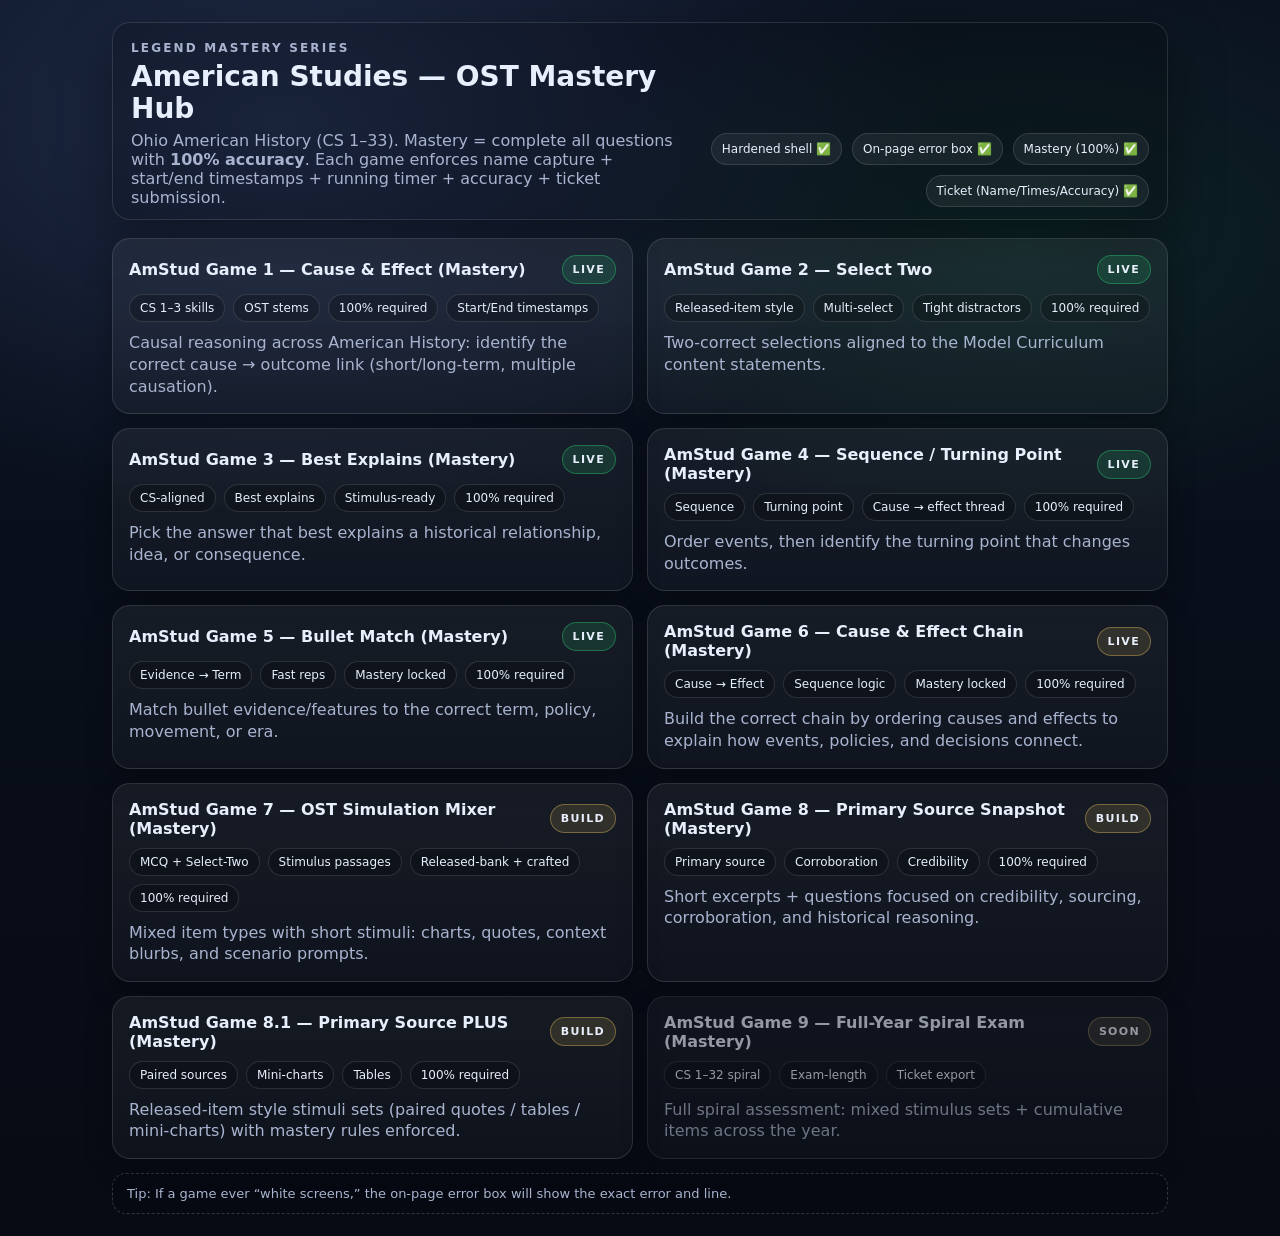
==== index.html @ 271c2fe8 "Update index.html" ====
<!doctype html>
<html lang="en">
<head>
  <meta charset="utf-8" />
  <meta name="viewport" content="width=device-width,initial-scale=1" />
  <title>American Studies — OST Mastery Game Series (American History CS 1–32)</title>
  <link rel="stylesheet" href="./styles.css" />
  <meta name="description" content="American Studies OST Mastery Game Series (Ohio American History CS 1–32)" />

  <!-- OpenGraph (helps Google Classroom previews) -->
  <meta property="og:title" content="American Studies — OST Mastery Game Series" />
  <meta property="og:description" content="Ohio American History (CS 1–33). Mastery = 100% accuracy with start/end timestamps + ticket submission." />
  <meta property="og:type" content="website" />
</head>
<body>
  <div class="wrap">
    <header class="top">
      <div>
        <div class="kicker">LEGEND MASTERY SERIES</div>
        <h1>American Studies — OST Mastery Hub</h1>
        <p class="sub">
          Ohio American History (CS 1–33). Mastery = complete all questions with <b>100% accuracy</b>.
          Each game enforces name capture + start/end timestamps + running timer + accuracy + ticket submission.
        </p>
      </div>
      <div class="meta">
        <div class="pill">Hardened shell ✅</div>
        <div class="pill">On-page error box ✅</div>
        <div class="pill">Mastery (100%) ✅</div>
        <div class="pill">Ticket (Name/Times/Accuracy) ✅</div>
      </div>
    </header>

    <section class="grid">

      <!-- LIVE (make these when you’re ready) -->
      <a class="card" href="./games/amstud-1-cause-effect.html">
        <div class="row">
          <div class="title">AmStud Game 1 — Cause &amp; Effect (Mastery)</div>
          <span class="status live">LIVE</span>
        </div>
        <div class="chips">
          <span class="chip">CS 1–3 skills</span>
          <span class="chip">OST stems</span>
          <span class="chip">100% required</span>
          <span class="chip">Start/End timestamps</span>
        </div>
        <p class="desc">
          Causal reasoning across American History: identify the correct cause → outcome link (short/long-term, multiple causation).
        </p>
      </a>

      <a class="card" href="./games/amstud-2-select-two.html">
        <div class="row">
          <div class="title">AmStud Game 2 — Select Two</div>
          <span class="status live">LIVE</span>
        </div>
        <div class="chips">
          <span class="chip">Released-item style</span>
          <span class="chip">Multi-select</span>
          <span class="chip">Tight distractors</span>
          <span class="chip">100% required</span>
        </div>
        <p class="desc">
          Two-correct selections aligned to the Model Curriculum content statements.
        </p>
      </a>

      <a class="card" href="./games/amstud-3-best-explains.html">
        <div class="row">
          <div class="title">AmStud Game 3 — Best Explains (Mastery)</div>
          <span class="status live">LIVE</span>
        </div>
        <div class="chips">
          <span class="chip">CS-aligned</span>
          <span class="chip">Best explains</span>
          <span class="chip">Stimulus-ready</span>
          <span class="chip">100% required</span>
        </div>
        <p class="desc">
          Pick the answer that best explains a historical relationship, idea, or consequence.
        </p>
      </a>

      <a class="card" href="./games/amstud-4-sequence-turning-point.html">
        <div class="row">
          <div class="title">AmStud Game 4 — Sequence / Turning Point (Mastery)</div>
          <span class="status live">LIVE</span>
        </div>
        <div class="chips">
          <span class="chip">Sequence</span>
          <span class="chip">Turning point</span>
          <span class="chip">Cause → effect thread</span>
          <span class="chip">100% required</span>
        </div>
        <p class="desc">
          Order events, then identify the turning point that changes outcomes.
        </p>
      </a>

     <a class="card" href="./games/amstud-5-bullet-match.html">
  <div class="row">
    <div class="title">AmStud Game 5 — Bullet Match (Mastery)</div>
    <span class="status live">LIVE</span>
  </div>
  <div class="chips">
    <span class="chip">Evidence → Term</span>
    <span class="chip">Fast reps</span>
    <span class="chip">Mastery locked</span>
    <span class="chip">100% required</span>
  </div>
  <p class="desc">
    Match bullet evidence/features to the correct term, policy, movement, or era.
  </p>
</a>

      <a class="card" href="./games/amstud-6-cause-effect-chain.html">
  <div class="row">
    <div class="title">AmStud Game 6 — Cause &amp; Effect Chain (Mastery)</div>
    <span class="status soon">LIVE</span>
  </div>
  <div class="chips">
    <span class="chip">Cause → Effect</span>
    <span class="chip">Sequence logic</span>
    <span class="chip">Mastery locked</span>
    <span class="chip">100% required</span>
  </div>
  <p class="desc">
    Build the correct chain by ordering causes and effects to explain how events, policies, and decisions connect.
  </p>
</a>

      <a class="card" href="./games/amstud-7-ost-simulation-mixer.html">
        <div class="row">
          <div class="title">AmStud Game 7 — OST Simulation Mixer (Mastery)</div>
          <span class="status soon">BUILD</span>
        </div>
        <div class="chips">
          <span class="chip">MCQ + Select-Two</span>
          <span class="chip">Stimulus passages</span>
          <span class="chip">Released-bank + crafted</span>
          <span class="chip">100% required</span>
        </div>
        <p class="desc">
          Mixed item types with short stimuli: charts, quotes, context blurbs, and scenario prompts.
        </p>
      </a>

      <a class="card" href="./games/amstud-8-primary-source-snapshot.html">
        <div class="row">
          <div class="title">AmStud Game 8 — Primary Source Snapshot (Mastery)</div>
          <span class="status soon">BUILD</span>
        </div>
        <div class="chips">
          <span class="chip">Primary source</span>
          <span class="chip">Corroboration</span>
          <span class="chip">Credibility</span>
          <span class="chip">100% required</span>
        </div>
        <p class="desc">
          Short excerpts + questions focused on credibility, sourcing, corroboration, and historical reasoning.
        </p>
      </a>

      <a class="card" href="./games/amstud-8-1-primary-source-plus.html">
        <div class="row">
          <div class="title">AmStud Game 8.1 — Primary Source PLUS (Mastery)</div>
          <span class="status soon">BUILD</span>
        </div>
        <div class="chips">
          <span class="chip">Paired sources</span>
          <span class="chip">Mini-charts</span>
          <span class="chip">Tables</span>
          <span class="chip">100% required</span>
        </div>
        <p class="desc">
          Released-item style stimuli sets (paired quotes / tables / mini-charts) with mastery rules enforced.
        </p>
      </a>

      <!-- COMING SOON (disabled) -->
      <a class="card disabled" href="#" data-disabled="true">
        <div class="row">
          <div class="title">AmStud Game 9 — Full-Year Spiral Exam (Mastery)</div>
          <span class="status soon">SOON</span>
        </div>
        <div class="chips">
          <span class="chip">CS 1–32 spiral</span>
          <span class="chip">Exam-length</span>
          <span class="chip">Ticket export</span>
        </div>
        <p class="desc">
          Full spiral assessment: mixed stimulus sets + cumulative items across the year.
        </p>
      </a>

    </section>

    <footer class="foot">
      <div class="note">
        Tip: If a game ever “white screens,” the on-page error box will show the exact error and line.
      </div>
    </footer>
  </div>

  <script>
    // Disable "coming soon" cards safely
    document.querySelectorAll('a[data-disabled="true"]').forEach(a=>{
      a.addEventListener('click', (e)=> e.preventDefault());
    });
  </script>
</body>
</html>
---- styles.css ----
:root{
  --bg:#0b1220;
  --panel:#111a2f;
  --panel2:#0f1830;
  --text:#e7eefc;
  --muted:#a8b4cf;
  --line:rgba(255,255,255,.12);
  --shadow:0 18px 55px rgba(0,0,0,.40);
  --radius:18px;

  --good:#2bd576;
  --bad:#ff5c7a;
  --warn:#ffd166;
  --accent:#7aa2ff;
}

*{ box-sizing:border-box; }

body{
  margin:0;
  font-family: system-ui,-apple-system,Segoe UI,Roboto,Arial,sans-serif;
  background:
    radial-gradient(1100px 650px at 22% 10%, rgba(122,162,255,.18), transparent 60%),
    radial-gradient(900px 520px at 80% 20%, rgba(43,213,118,.10), transparent 55%),
    linear-gradient(180deg, #0b1220, #070b14);
  color:var(--text);
  min-height:100vh;
}

.wrap{
  width:min(1100px, 100%);
  margin:0 auto;
  padding:22px;
}

.top{
  display:flex;
  align-items:flex-end;
  justify-content:space-between;
  gap:18px;
  padding:18px 18px 12px;
  background:rgba(0,0,0,.18);
  border:1px solid var(--line);
  border-radius:var(--radius);
  box-shadow:var(--shadow);
}

.kicker{
  letter-spacing:.18em;
  font-weight:700;
  color:var(--muted);
  font-size:12px;
  text-transform:uppercase;
}

h1{
  margin:6px 0 6px;
  font-size:28px;
  line-height:1.15;
}

.sub{
  margin:0;
  color:var(--muted);
  max-width:80ch;
}

.meta{
  display:flex;
  flex-wrap:wrap;
  justify-content:flex-end;
  gap:10px;
}

.pill{
  font-size:12px;
  color:var(--text);
  background:rgba(255,255,255,.06);
  border:1px solid var(--line);
  border-radius:999px;
  padding:8px 10px;
  white-space:nowrap;
}

.grid{
  margin-top:18px;
  display:grid;
  grid-template-columns:repeat(2, minmax(0,1fr));
  gap:14px;
}

@media (max-width: 860px){
  .top{ align-items:flex-start; flex-direction:column; }
  .grid{ grid-template-columns:1fr; }
}

.card{
  display:block;
  text-decoration:none;
  color:var(--text);
  background:linear-gradient(180deg, rgba(255,255,255,.06), rgba(255,255,255,.03));
  border:1px solid var(--line);
  border-radius:var(--radius);
  padding:16px;
  box-shadow:0 10px 28px rgba(0,0,0,.30);
  transition:transform .12s ease, border-color .12s ease, background .12s ease, opacity .12s ease;
}

.card:hover{
  transform:translateY(-2px);
  border-color:rgba(122,162,255,.35);
  background:linear-gradient(180deg, rgba(122,162,255,.10), rgba(255,255,255,.03));
}

.card.disabled{
  opacity:.62;
  filter:saturate(.75);
  cursor:not-allowed;
}

.row{
  display:flex;
  align-items:center;
  justify-content:space-between;
  gap:12px;
}

.title{
  font-weight:800;
  font-size:16px;
}

.desc{
  margin:10px 0 0;
  color:var(--muted);
  line-height:1.35;
}

.chips{
  margin-top:10px;
  display:flex;
  flex-wrap:wrap;
  gap:8px;
}

.chip{
  font-size:12px;
  color:var(--text);
  background:rgba(0,0,0,.22);
  border:1px solid var(--line);
  border-radius:999px;
  padding:6px 10px;
}

.status{
  font-size:11px;
  font-weight:800;
  letter-spacing:.12em;
  padding:7px 10px;
  border-radius:999px;
  border:1px solid var(--line);
}

.status.live{
  background:rgba(43,213,118,.14);
  border-color:rgba(43,213,118,.38);
}

.status.soon{
  background:rgba(255,209,102,.12);
  border-color:rgba(255,209,102,.35);
}

.foot{ margin-top:14px; }

.note{
  color:var(--muted);
  font-size:13px;
  padding:12px 14px;
  border:1px dashed rgba(255,255,255,.18);
  border-radius:14px;
  background:rgba(0,0,0,.14);
}
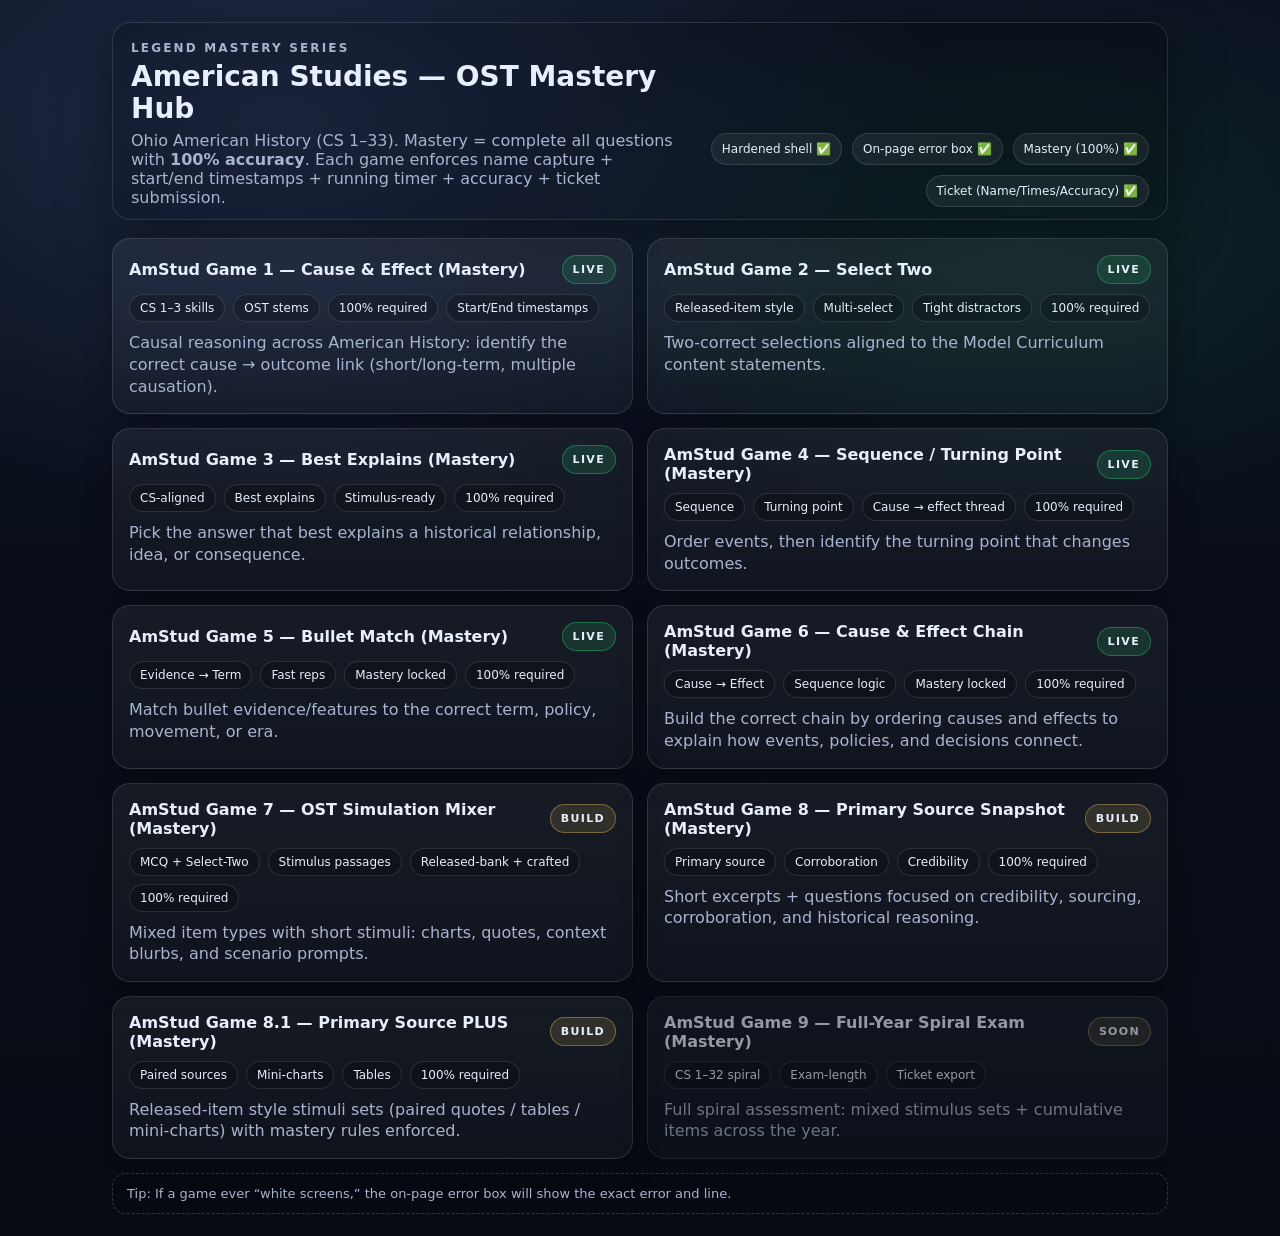
==== commit 5a010a9e: "Update index.html" ====
--- a/index.html
+++ b/index.html
@@ -117,7 +117,7 @@
       <a class="card" href="./games/amstud-6-cause-effect-chain.html">
   <div class="row">
     <div class="title">AmStud Game 6 — Cause &amp; Effect Chain (Mastery)</div>
-    <span class="status soon">LIVE</span>
+    <span class="status live">LIVE</span>
   </div>
   <div class="chips">
     <span class="chip">Cause → Effect</span>
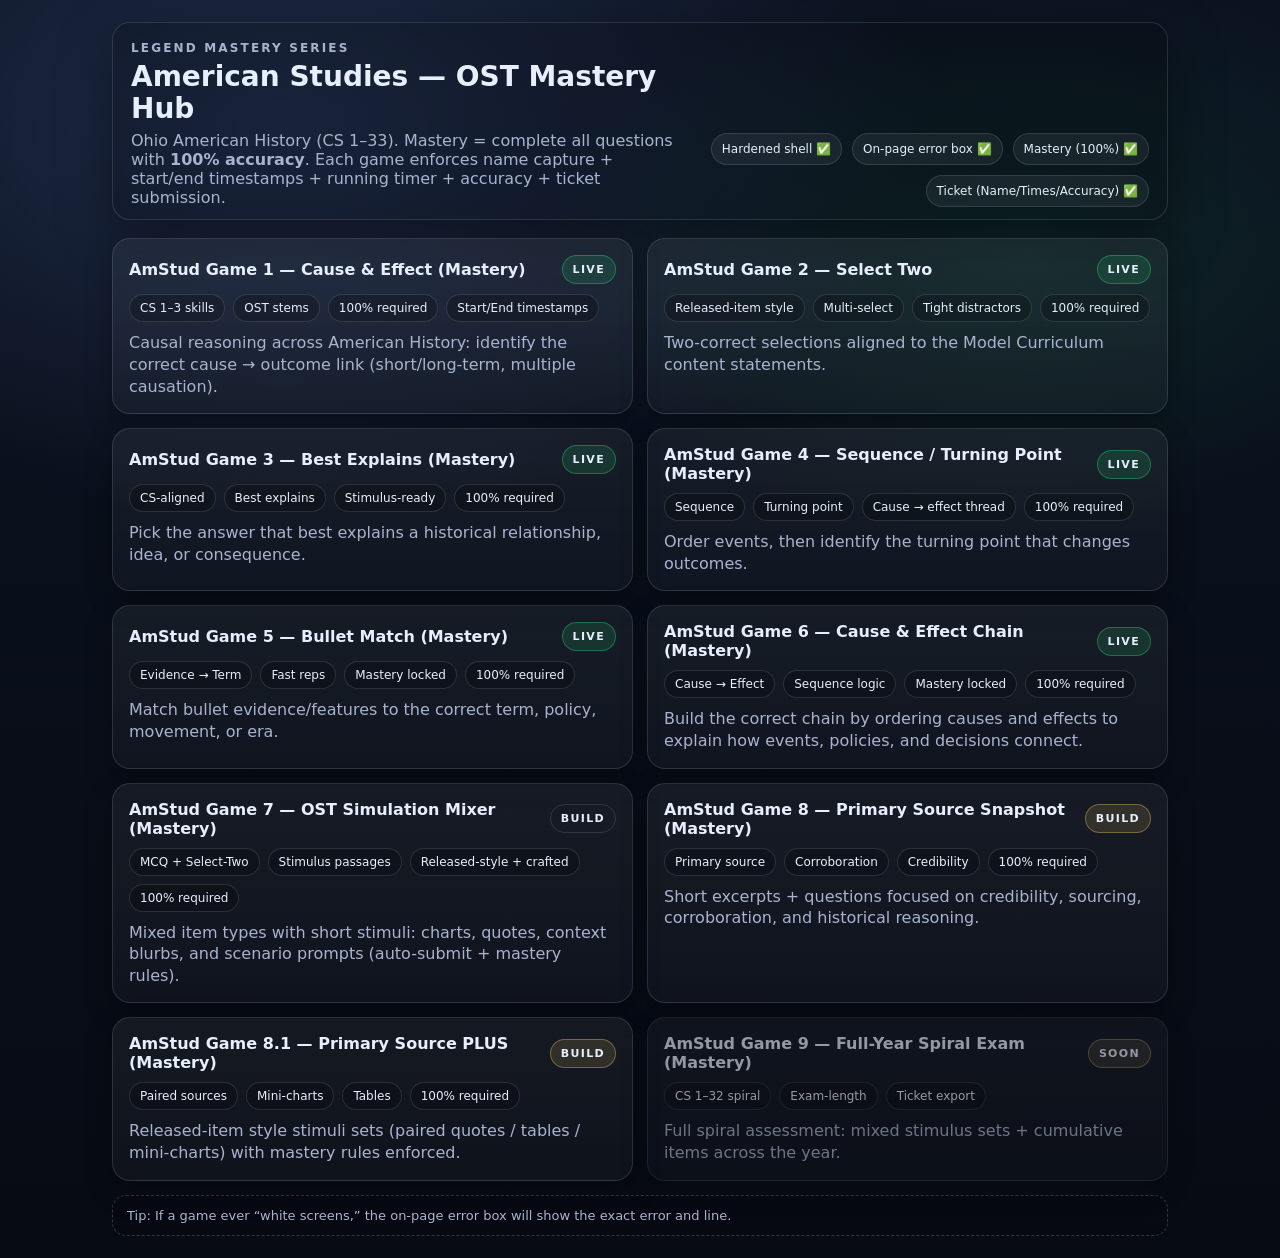
==== commit a2406f47: "Update index.html" ====
--- a/index.html
+++ b/index.html
@@ -131,20 +131,20 @@
 </a>
 
       <a class="card" href="./games/amstud-7-ost-simulation-mixer.html">
-        <div class="row">
-          <div class="title">AmStud Game 7 — OST Simulation Mixer (Mastery)</div>
-          <span class="status soon">BUILD</span>
-        </div>
-        <div class="chips">
-          <span class="chip">MCQ + Select-Two</span>
-          <span class="chip">Stimulus passages</span>
-          <span class="chip">Released-bank + crafted</span>
-          <span class="chip">100% required</span>
-        </div>
-        <p class="desc">
-          Mixed item types with short stimuli: charts, quotes, context blurbs, and scenario prompts.
-        </p>
-      </a>
+  <div class="row">
+    <div class="title">AmStud Game 7 — OST Simulation Mixer (Mastery)</div>
+    <span class="status build">BUILD</span>
+  </div>
+  <div class="chips">
+    <span class="chip">MCQ + Select-Two</span>
+    <span class="chip">Stimulus passages</span>
+    <span class="chip">Released-style + crafted</span>
+    <span class="chip">100% required</span>
+  </div>
+  <p class="desc">
+    Mixed item types with short stimuli: charts, quotes, context blurbs, and scenario prompts (auto-submit + mastery rules).
+  </p>
+</a>
 
       <a class="card" href="./games/amstud-8-primary-source-snapshot.html">
         <div class="row">
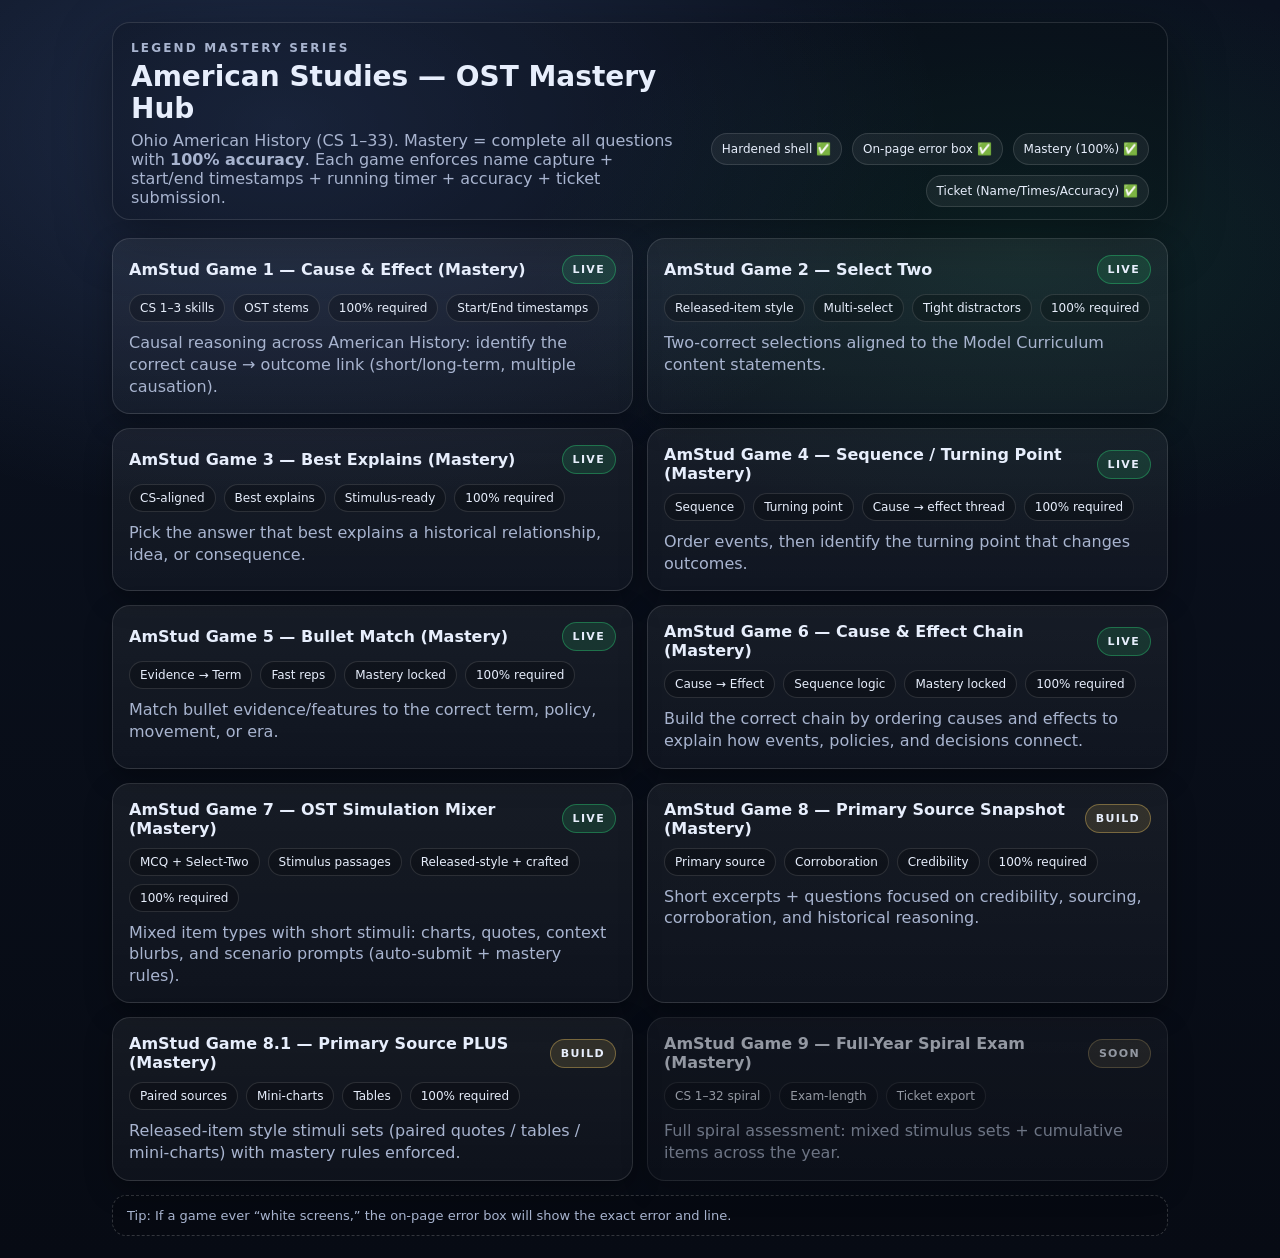
==== commit 2291d16c: "Update index.html" ====
--- a/index.html
+++ b/index.html
@@ -133,7 +133,7 @@
       <a class="card" href="./games/amstud-7-ost-simulation-mixer.html">
   <div class="row">
     <div class="title">AmStud Game 7 — OST Simulation Mixer (Mastery)</div>
-    <span class="status build">BUILD</span>
+    <span class="status live">LIVE</span>
   </div>
   <div class="chips">
     <span class="chip">MCQ + Select-Two</span>
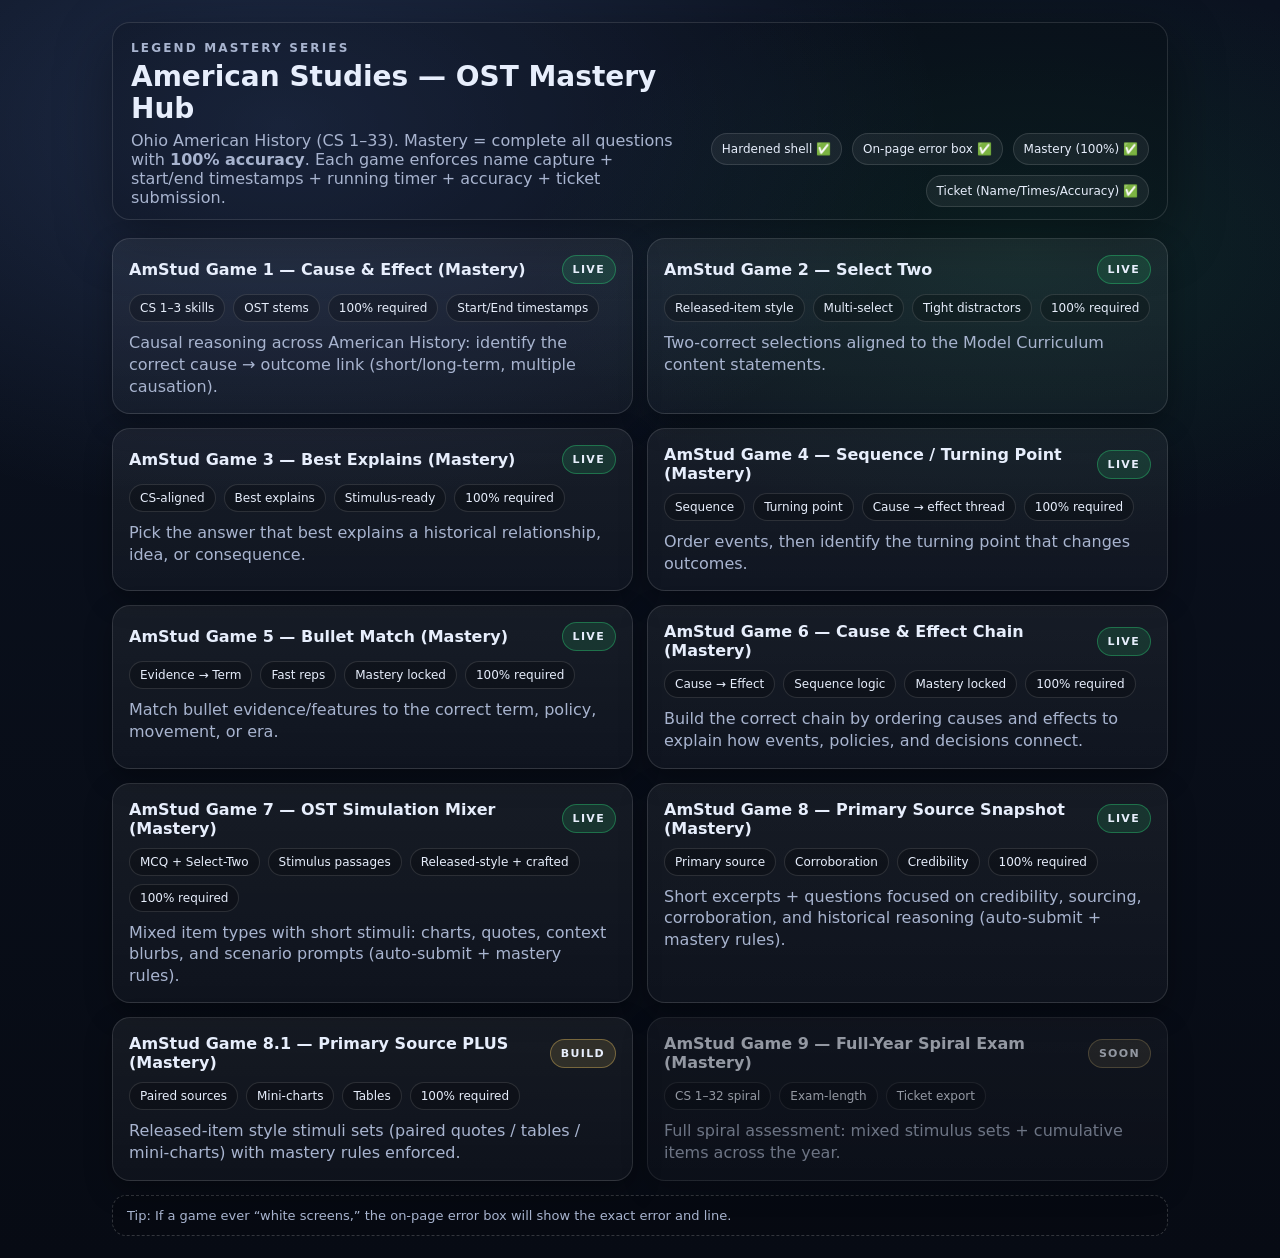
==== commit 17d2cfb2: "Update index.html" ====
--- a/index.html
+++ b/index.html
@@ -147,20 +147,20 @@
 </a>
 
       <a class="card" href="./games/amstud-8-primary-source-snapshot.html">
-        <div class="row">
-          <div class="title">AmStud Game 8 — Primary Source Snapshot (Mastery)</div>
-          <span class="status soon">BUILD</span>
-        </div>
-        <div class="chips">
-          <span class="chip">Primary source</span>
-          <span class="chip">Corroboration</span>
-          <span class="chip">Credibility</span>
-          <span class="chip">100% required</span>
-        </div>
-        <p class="desc">
-          Short excerpts + questions focused on credibility, sourcing, corroboration, and historical reasoning.
-        </p>
-      </a>
+  <div class="row">
+    <div class="title">AmStud Game 8 — Primary Source Snapshot (Mastery)</div>
+    <span class="status live">LIVE</span>
+  </div>
+  <div class="chips">
+    <span class="chip">Primary source</span>
+    <span class="chip">Corroboration</span>
+    <span class="chip">Credibility</span>
+    <span class="chip">100% required</span>
+  </div>
+  <p class="desc">
+    Short excerpts + questions focused on credibility, sourcing, corroboration, and historical reasoning (auto-submit + mastery rules).
+  </p>
+</a>
 
       <a class="card" href="./games/amstud-8-1-primary-source-plus.html">
         <div class="row">
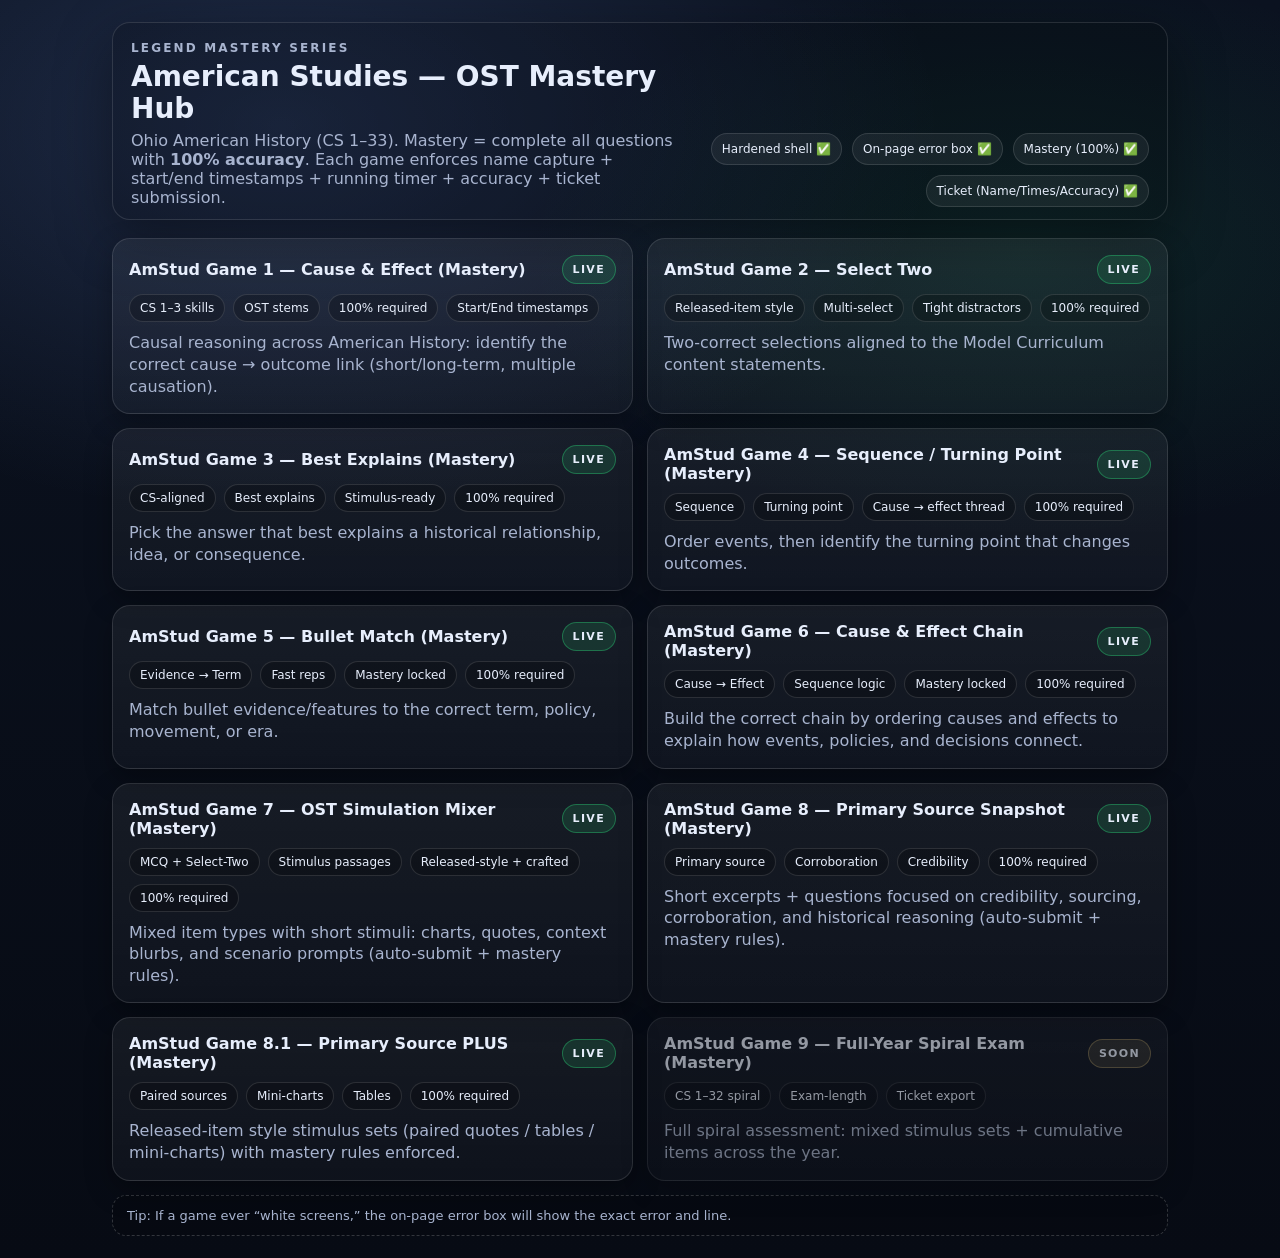
==== commit 1f44edca: "Update index.html" ====
--- a/index.html
+++ b/index.html
@@ -162,21 +162,21 @@
   </p>
 </a>
 
-      <a class="card" href="./games/amstud-8-1-primary-source-plus.html">
-        <div class="row">
-          <div class="title">AmStud Game 8.1 — Primary Source PLUS (Mastery)</div>
-          <span class="status soon">BUILD</span>
-        </div>
-        <div class="chips">
-          <span class="chip">Paired sources</span>
-          <span class="chip">Mini-charts</span>
-          <span class="chip">Tables</span>
-          <span class="chip">100% required</span>
-        </div>
-        <p class="desc">
-          Released-item style stimuli sets (paired quotes / tables / mini-charts) with mastery rules enforced.
-        </p>
-      </a>
+     <a class="card" href="./games/amstud-8-1-primary-source-plus.html">
+  <div class="row">
+    <div class="title">AmStud Game 8.1 — Primary Source PLUS (Mastery)</div>
+    <span class="status live">LIVE</span>
+  </div>
+  <div class="chips">
+    <span class="chip">Paired sources</span>
+    <span class="chip">Mini-charts</span>
+    <span class="chip">Tables</span>
+    <span class="chip">100% required</span>
+  </div>
+  <p class="desc">
+    Released-item style stimulus sets (paired quotes / tables / mini-charts) with mastery rules enforced.
+  </p>
+</a>
 
       <!-- COMING SOON (disabled) -->
       <a class="card disabled" href="#" data-disabled="true">
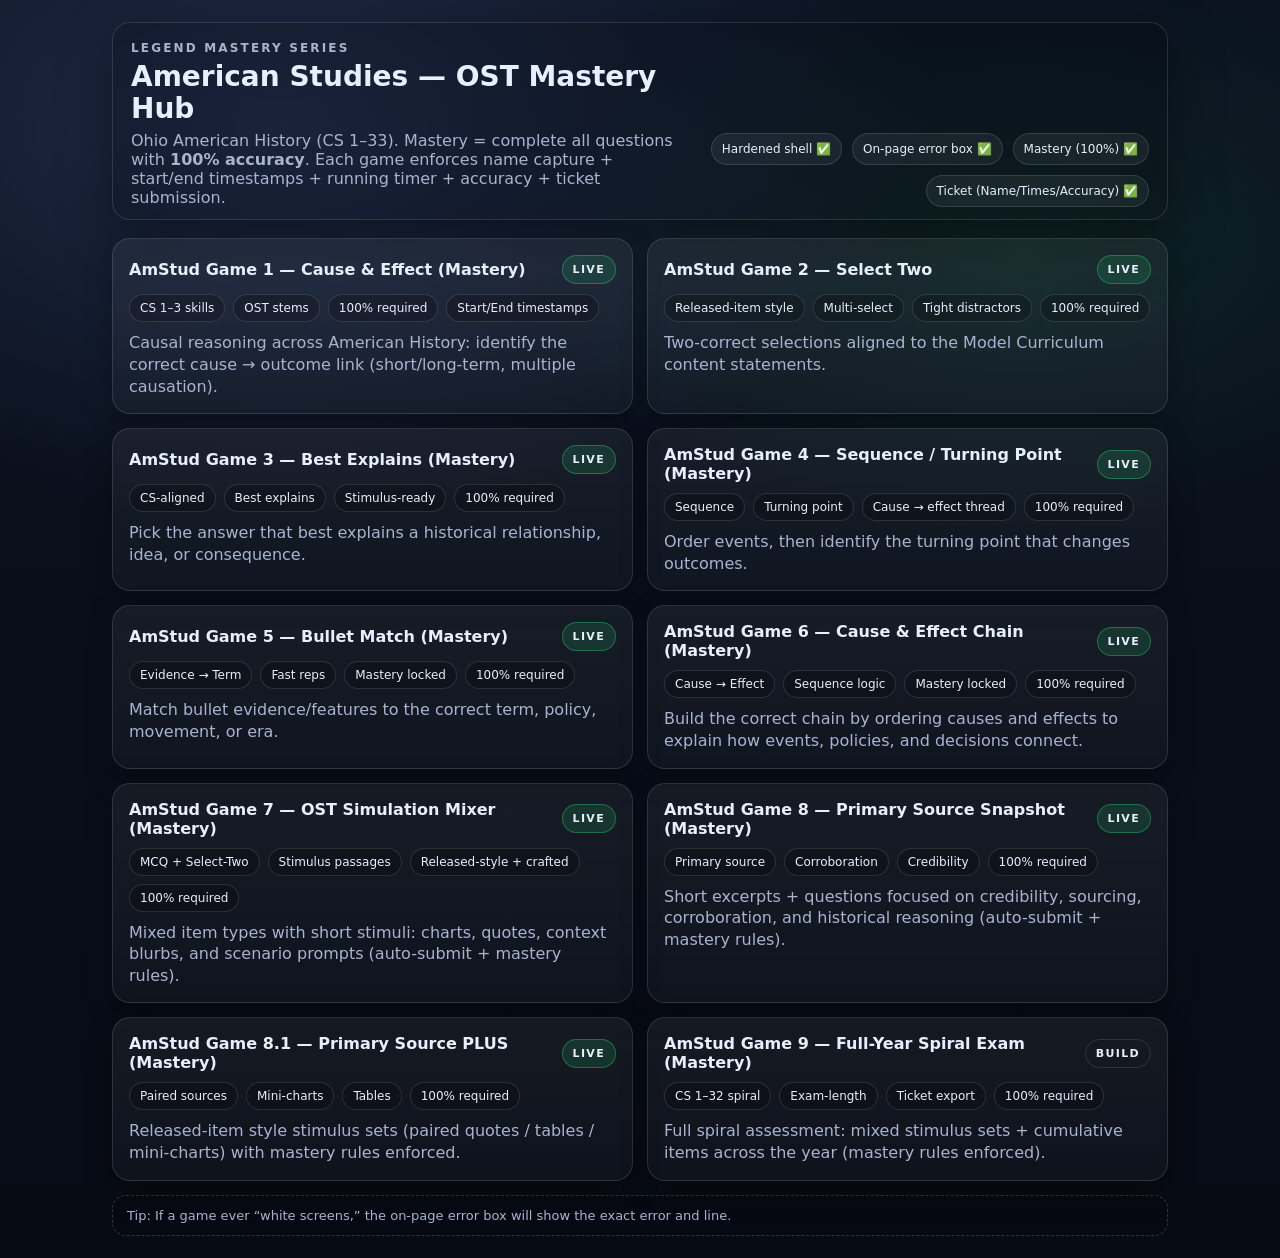
==== commit 2517dc79: "Update index.html" ====
--- a/index.html
+++ b/index.html
@@ -178,21 +178,21 @@
   </p>
 </a>
 
-      <!-- COMING SOON (disabled) -->
-      <a class="card disabled" href="#" data-disabled="true">
-        <div class="row">
-          <div class="title">AmStud Game 9 — Full-Year Spiral Exam (Mastery)</div>
-          <span class="status soon">SOON</span>
-        </div>
-        <div class="chips">
-          <span class="chip">CS 1–32 spiral</span>
-          <span class="chip">Exam-length</span>
-          <span class="chip">Ticket export</span>
-        </div>
-        <p class="desc">
-          Full spiral assessment: mixed stimulus sets + cumulative items across the year.
-        </p>
-      </a>
+     <a class="card" href="./games/amstud-9-full-year-spiral-exam.html">
+  <div class="row">
+    <div class="title">AmStud Game 9 — Full-Year Spiral Exam (Mastery)</div>
+    <span class="status build">BUILD</span>
+  </div>
+  <div class="chips">
+    <span class="chip">CS 1–32 spiral</span>
+    <span class="chip">Exam-length</span>
+    <span class="chip">Ticket export</span>
+    <span class="chip">100% required</span>
+  </div>
+  <p class="desc">
+    Full spiral assessment: mixed stimulus sets + cumulative items across the year (mastery rules enforced).
+  </p>
+</a>
 
     </section>
 
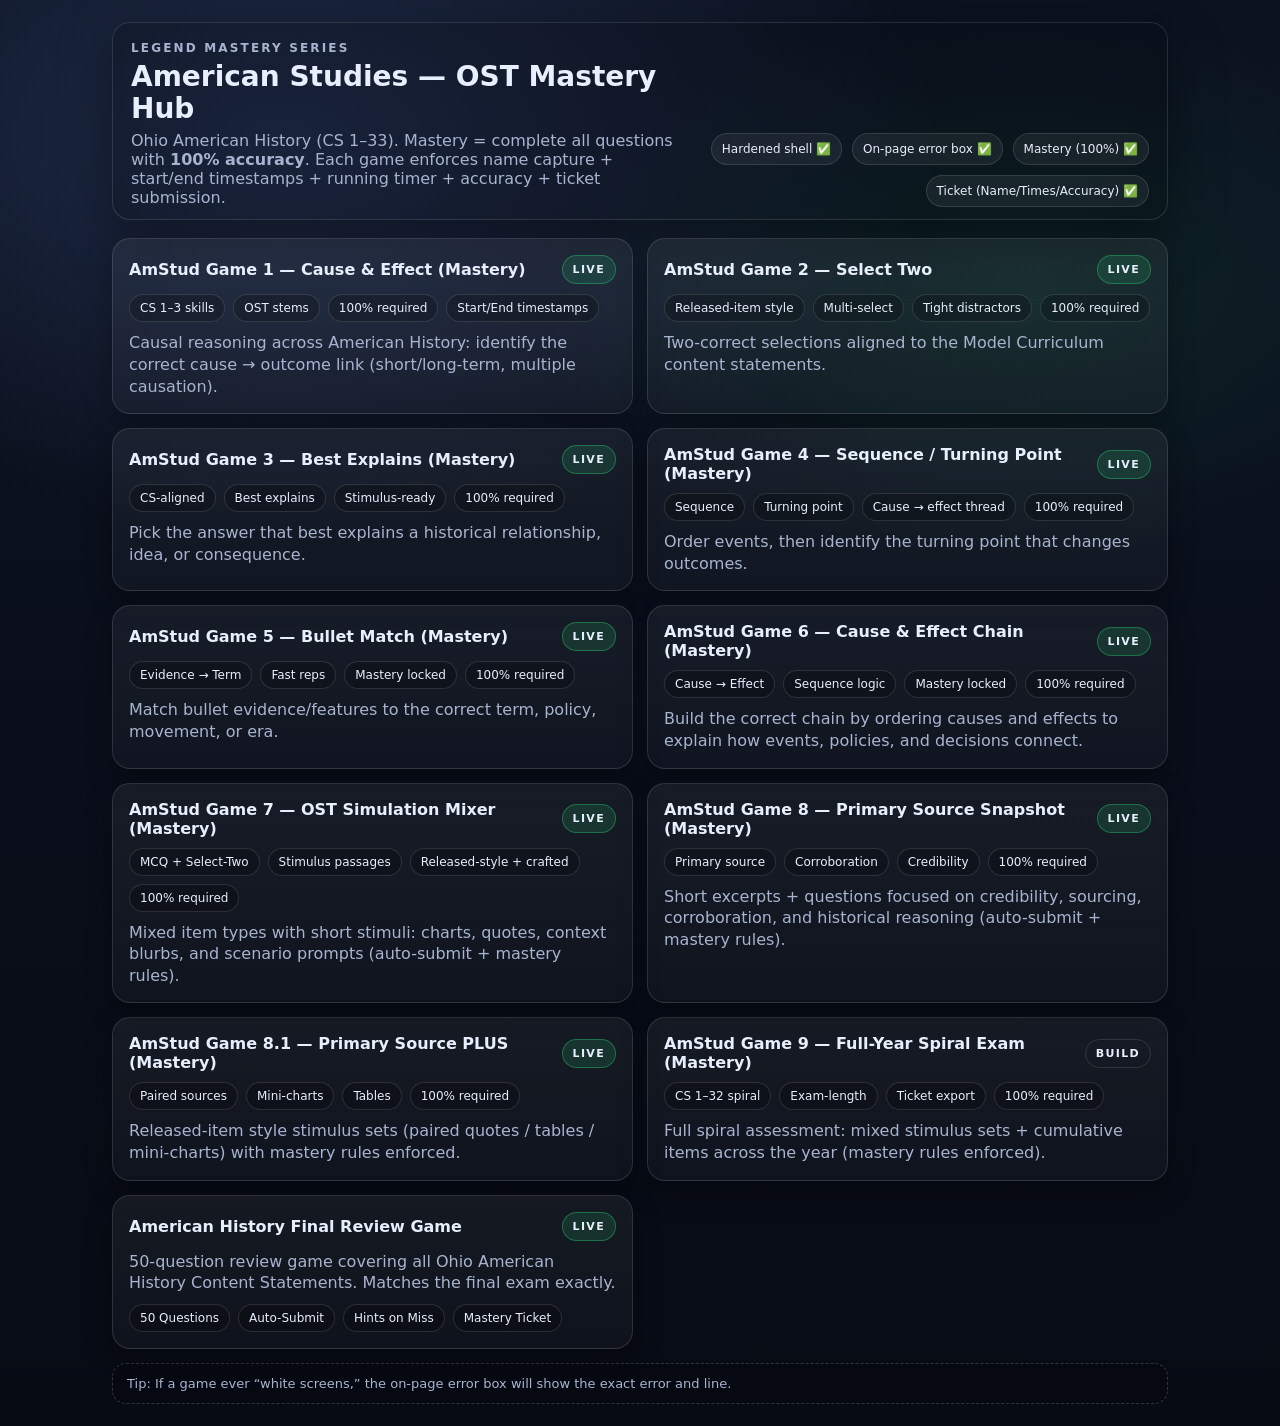
==== commit bc39a361: "Update index.html" ====
--- a/index.html
+++ b/index.html
@@ -194,6 +194,23 @@
   </p>
 </a>
 
+      <a class="card" href="games/am-history-final-review.html">
+  <div class="row">
+    <div class="title">American History Final Review Game</div>
+    <div class="status live">LIVE</div>
+  </div>
+  <p class="desc">
+    50-question review game covering all Ohio American History Content Statements.
+    Matches the final exam exactly.
+  </p>
+  <div class="chips">
+    <span class="chip">50 Questions</span>
+    <span class="chip">Auto-Submit</span>
+    <span class="chip">Hints on Miss</span>
+    <span class="chip">Mastery Ticket</span>
+  </div>
+</a>
+
     </section>
 
     <footer class="foot">
--- a/styles.css
+++ b/styles.css
@@ -7,24 +7,36 @@
   --line:rgba(255,255,255,.12);
   --shadow:0 18px 55px rgba(0,0,0,.40);
   --radius:18px;
-
   --good:#2bd576;
   --bad:#ff5c7a;
   --warn:#ffd166;
   --accent:#7aa2ff;
 }
 
-*{ box-sizing:border-box; }
+*{box-sizing:border-box}
+
+html,body{
+  margin:0;
+  padding:0;
+}
 
 body{
-  margin:0;
-  font-family: system-ui,-apple-system,Segoe UI,Roboto,Arial,sans-serif;
+  font-family:system-ui,-apple-system,Segoe UI,Roboto,Arial,sans-serif;
   background:
     radial-gradient(1100px 650px at 22% 10%, rgba(122,162,255,.18), transparent 60%),
     radial-gradient(900px 520px at 80% 20%, rgba(43,213,118,.10), transparent 55%),
     linear-gradient(180deg, #0b1220, #070b14);
   color:var(--text);
   min-height:100vh;
+}
+
+/* Prevent default purple/blue link styling everywhere */
+a,
+a:visited,
+a:hover,
+a:active{
+  color:inherit;
+  text-decoration:none;
 }
 
 .wrap{
@@ -89,9 +101,14 @@
   gap:14px;
 }
 
-@media (max-width: 860px){
-  .top{ align-items:flex-start; flex-direction:column; }
-  .grid{ grid-template-columns:1fr; }
+@media (max-width:860px){
+  .top{
+    align-items:flex-start;
+    flex-direction:column;
+  }
+  .grid{
+    grid-template-columns:1fr;
+  }
 }
 
 .card{
@@ -106,6 +123,13 @@
   transition:transform .12s ease, border-color .12s ease, background .12s ease, opacity .12s ease;
 }
 
+.card:visited,
+.card:hover,
+.card:active{
+  color:var(--text);
+  text-decoration:none;
+}
+
 .card:hover{
   transform:translateY(-2px);
   border-color:rgba(122,162,255,.35);
@@ -116,6 +140,7 @@
   opacity:.62;
   filter:saturate(.75);
   cursor:not-allowed;
+  pointer-events:none;
 }
 
 .row{
@@ -128,12 +153,15 @@
 .title{
   font-weight:800;
   font-size:16px;
+  color:var(--text);
+  text-decoration:none;
 }
 
 .desc{
   margin:10px 0 0;
   color:var(--muted);
   line-height:1.35;
+  text-decoration:none;
 }
 
 .chips{
@@ -159,6 +187,8 @@
   padding:7px 10px;
   border-radius:999px;
   border:1px solid var(--line);
+  color:var(--text);
+  flex:0 0 auto;
 }
 
 .status.live{
@@ -171,7 +201,9 @@
   border-color:rgba(255,209,102,.35);
 }
 
-.foot{ margin-top:14px; }
+.foot{
+  margin-top:14px;
+}
 
 .note{
   color:var(--muted);
